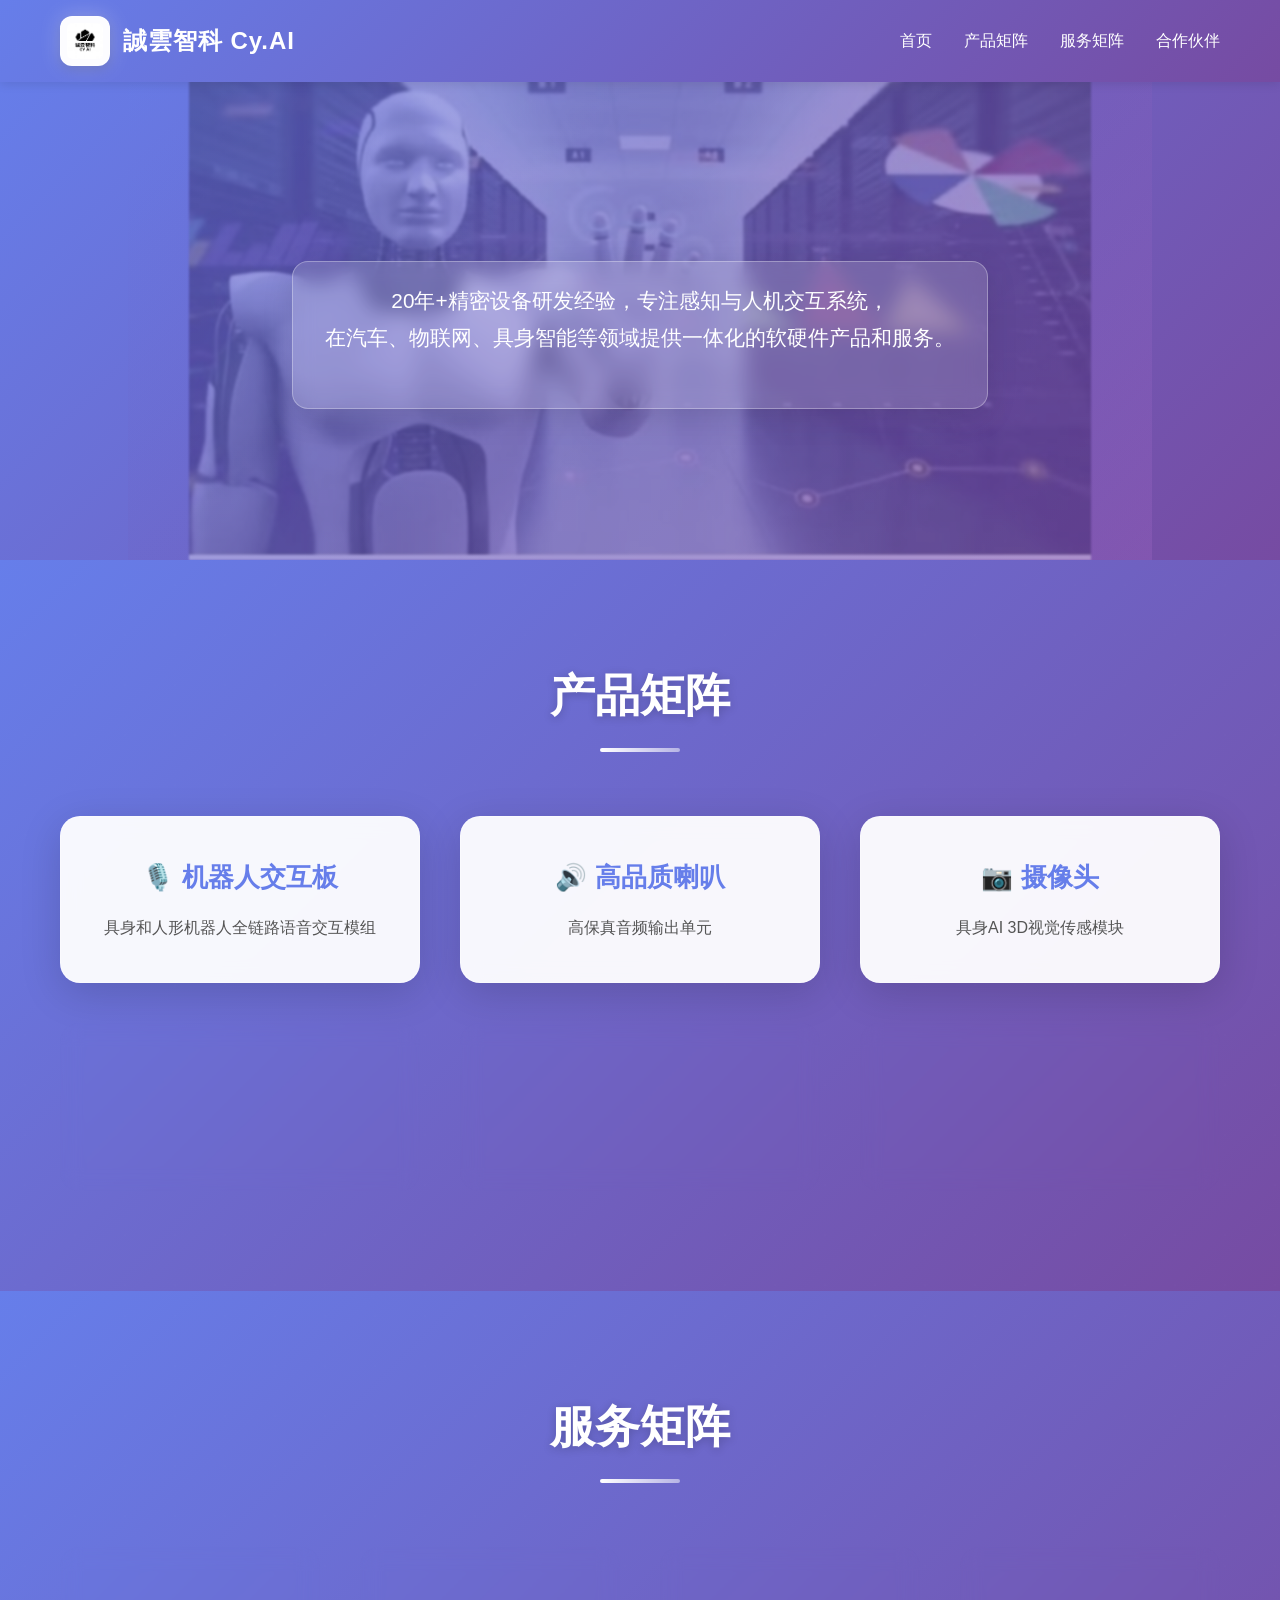
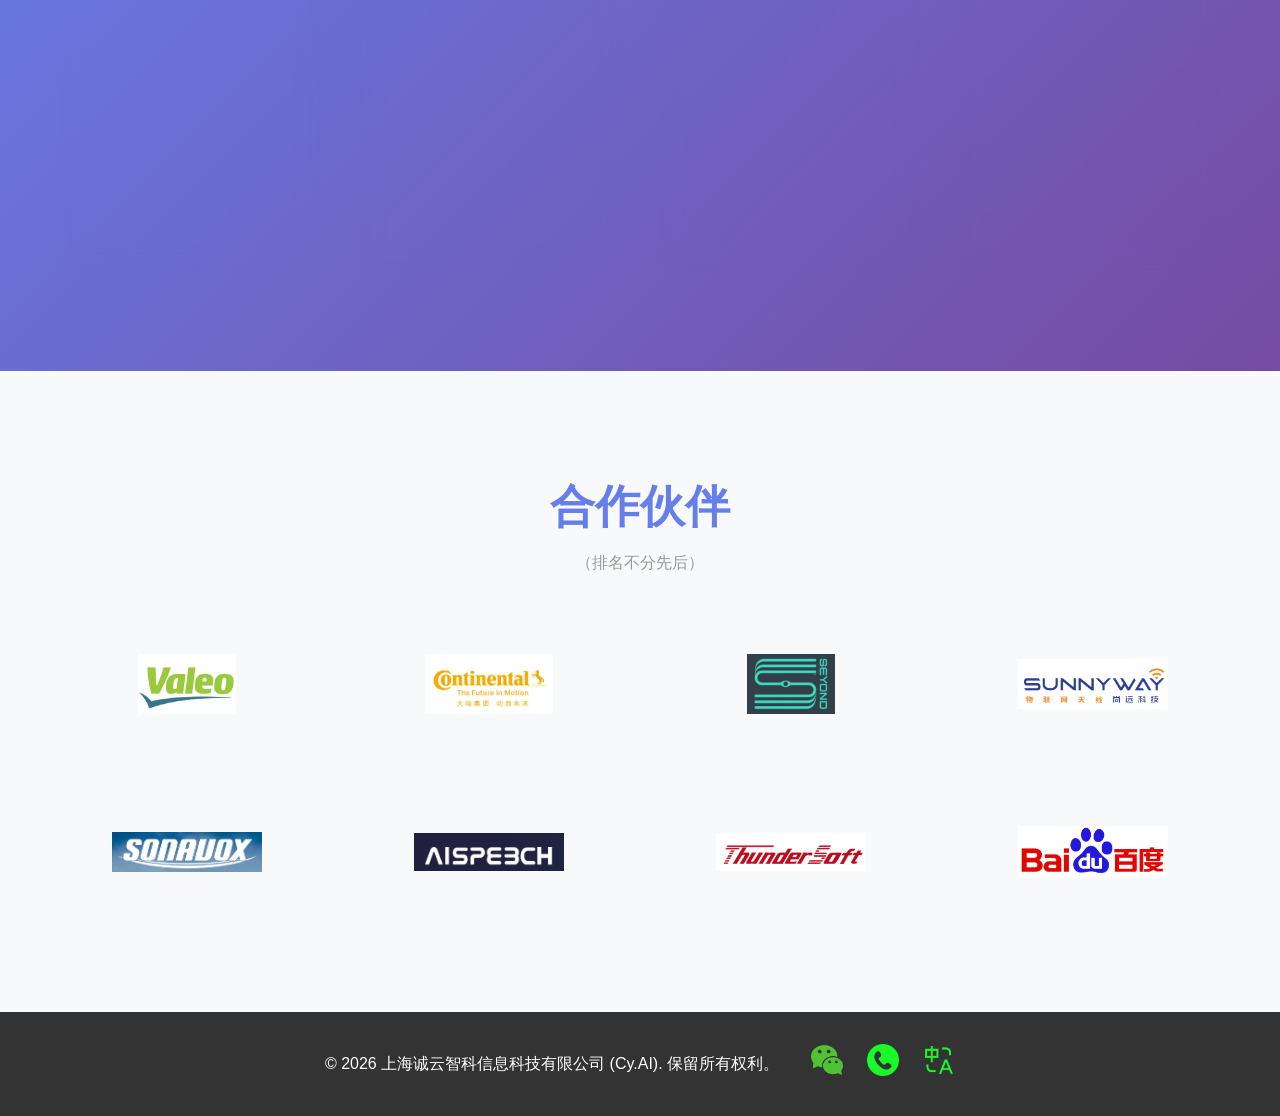
==== index.html @ d7de0873 "feat(products): 更新产品矩阵中的激光雷达信息 - 将产品矩阵中的毫米波雷达更新为激光雷达 - 修改激光雷达的产品图标为🎯 - 更新激光雷达的产品描述为纯固态超广角激光雷达 - 添加激光" ====
<!DOCTYPE html>
<html lang="zh-CN">
<head>
    <meta charset="UTF-8">
    <meta name="viewport" content="width=device-width, initial-scale=1.0">
    <title>誠雲智科 Cy.AI</title>
    <link rel="icon" type="image/x-icon" href="favicon.ico">
    <link rel="icon" type="image/png" href="images/logo.png">
    <link rel="stylesheet" href="styles.css">
    <!-- 预加载所有图片资源 -->
    <link rel="preload" href="images/wechat/wechat.png" as="image" fetchpriority="high">
    <link rel="preload" href="images/wechat/wechat.jpg" as="image">
    <link rel="preload" href="images/contact/tel.png" as="image" fetchpriority="high">
    <link rel="preload" href="images/ec/EC.png" as="image" fetchpriority="high">
    <link rel="preload" href="images/logo-optimized.jpg" as="image" fetchpriority="high">
    <link rel="preload" href="images/robot-bg-cropped.jpg" as="image">
    <!-- 合作伙伴Logo预加载 -->
    <link rel="preload" href="images/partners/valeo.png" as="image">
    <link rel="preload" href="images/partners/Continental.png" as="image">
    <link rel="preload" href="images/partners/Seyond.png" as="image">
    <link rel="preload" href="images/partners/SunnyWay.png" as="image">
    <link rel="preload" href="images/partners/Sonauox.png" as="image">
    <link rel="preload" href="images/partners/AISPEECH.png" as="image">
    <link rel="preload" href="images/partners/TS.png" as="image">
    <link rel="preload" href="images/partners/baidu.png" as="image">
</head>
<body>
    <!-- 导航栏 -->
    <nav class="navbar">
        <div class="container">
            <div class="logo">
                <img src="images/logo-optimized.jpg" alt="誠雲智科Cy.AI" class="logo-img" loading="eager" width="40" height="40">
                <span class="logo-text" data-i18n="company_name">誠雲智科 Cy.AI</span>
            </div>
            <ul class="nav-links">
                <li><a href="#home" data-i18n="nav_home">首页</a></li>
                <li><a href="#products" data-i18n="nav_products">产品矩阵</a></li>
                <li><a href="#services" data-i18n="nav_services">服务矩阵</a></li>
                <li><a href="#partners" data-i18n="nav_partners">合作伙伴</a></li>
            </ul>
        </div>
    </nav>

    <!-- 首页横幅 -->
    <section id="home" class="hero">
        <div class="container">
            <div class="hero-content-card">
                <p data-i18n="hero_description">20年+精密设备研发经验，专注感知与人机交互系统，<br>在汽车、物联网、具身智能等领域提供一体化的软硬件产品和服务。</p>
            </div>
        </div>
    </section>

    <!-- 产品矩阵 -->
    <section id="products" class="products">
        <div class="container">
            <h2 data-i18n="section_products">产品矩阵</h2>
            <div class="products-grid">
                <div class="product-card" data-product="mic">
                    <h3 data-i18n="product_mic">🎙️ 机器人阵列麦克风交互板</h3>
                    <p data-i18n="product_mic_short_desc">具身和人形机器人全链路语音交互模组</p>
                </div>
                <div class="product-card" data-product="speaker">
                    <h3 data-i18n="product_speaker">🔊 高品质喇叭</h3>
                    <p data-i18n="product_speaker_short_desc">高保真音频输出单元</p>
                </div>
                <div class="product-card" data-product="camera">
                    <h3 data-i18n="product_camera">📷 AI驱动传感融合摄像头</h3>
                    <p data-i18n="product_camera_short_desc">具身AI 3D视觉传感模块</p>
                </div>
                <div class="product-card" data-product="radar">
                    <h3 data-i18n="product_radar">🎯 激光雷达</h3>
                    <p data-i18n="product_radar_short_desc">纯固态超广角激光雷达,精准探测与感知</p>
                </div>
                <div class="product-card">
                    <h3 data-i18n="product_antenna">📶 天线</h3>
                    <p data-i18n="product_antenna_desc">高性能天线模组，稳定可靠的信号传输</p>
                </div>
                <div class="product-card">
                    <h3 data-i18n="product_aibrain"> AIBrain</h3>
                    <p data-i18n="product_aibrain_desc">人工智能大脑，多模态感知与智能决策</p>
                </div>
            </div>
        </div>
    </section>

    <!-- 服务矩阵 -->
    <section id="services" class="services">
        <div class="container">
            <h2 data-i18n="section_services">服务矩阵</h2>
            <div class="services-grid">
                <div class="service-card">
                    <h3 data-i18n="service_voice">🎙️ 语音前端处理和优化</h3>
                    <p data-i18n="service_voice_desc">传统信号处理与DNN算法结合，支持64Hz精度调节、65dB回声消除、25dB噪声抑制，覆盖100+声学场景</p>
                </div>
                <div class="service-card">
                    <h3 data-i18n="service_multilang">💬 多语言会话定制服务</h3>
                    <p data-i18n="service_multilang_desc">支持多国语言定制开发，方言识别，个性化语音交互方案设计</p>
                </div>
                <div class="service-card">
                    <h3 data-i18n="service_llm">🧠 大模型定制开发服务</h3>
                    <p data-i18n="service_llm_desc">基于先进大模型技术，提供多意图理解、跨域上下文、高可靠性、低延迟的AI解决方案</p>
                </div>
                <div class="service-card">
                    <h3 data-i18n="service_data">📊 数据采集清洗标定训练</h3>
                    <p data-i18n="service_data_desc">全流程数据服务：采集、清洗、标定、模型训练，确保高质量数据支撑AI系统</p>
                </div>
            </div>
        </div>
    </section>

    <!-- 合作伙伴 -->
    <section id="partners" class="partners">
        <div class="container">
            <h2 data-i18n="section_partners">合作伙伴</h2>
            <p class="partners-note" data-i18n="partners_note">（排名不分先后）</p>
            <div class="partners-grid">
                <div class="partner-logo">
                    <img src="images/partners/valeo.png" alt="法雷奥" loading="eager" width="150" height="60">
                </div>
                <div class="partner-logo">
                    <img src="images/partners/Continental.png" alt="大陆" loading="eager" width="150" height="60">
                </div>
                <div class="partner-logo">
                    <img src="images/partners/Seyond.png" alt="图达通" loading="eager" width="150" height="60">
                </div>
                <div class="partner-logo">
                    <img src="images/partners/SunnyWay.png" alt="尚远" loading="eager" width="150" height="60">
                </div>
                <div class="partner-logo">
                    <img src="images/partners/Sonauox.png" alt="上声" loading="eager" width="150" height="60">
                </div>
                <div class="partner-logo">
                    <img src="images/partners/AISPEECH.png" alt="思必驰" loading="eager" width="150" height="60">
                </div>
                <div class="partner-logo">
                    <img src="images/partners/TS.png" alt="中科创达" loading="eager" width="150" height="60">
                </div>
                <div class="partner-logo">
                    <img src="images/partners/baidu.png" alt="百度" loading="eager" width="150" height="60">
                </div>
            </div>
        </div>
    </section>

    <!-- 页脚 -->
    <footer class="footer">
        <div class="container">
            <div class="footer-content">
                <p data-i18n="footer_copyright">&copy; 2026 上海诚云智科信息科技有限公司 (Cy.AI). 保留所有权利。</p>
                <div class="footer-icons">
                    <div class="wechat-icon-wrapper">
                        <img src="images/wechat/wechat.png" alt="微信" class="wechat-icon" loading="eager" fetchpriority="high" width="32" height="32">
                        <div class="wechat-qr-popup">
                            <img src="images/wechat/wechat.jpg" alt="微信二维码" loading="eager" width="200" height="200">
                        </div>
                    </div>
                    <div class="contact-icon-wrapper">
                        <img src="images/contact/tel.png" alt="电话" class="contact-icon" loading="eager" fetchpriority="high" width="32" height="32">
                        <div class="contact-info-popup">
                            <p><strong data-i18n="contact_name">联系人：</strong><span data-i18n="contact_person">秦先生</span></p>
                            <p><strong data-i18n="contact_phone">电话：</strong>+86-17306205839</p>
                            <p><strong data-i18n="contact_email">邮箱：</strong>qinxiaocheng@cyaitech.com.cn</p>
                        </div>
                    </div>
                    <div class="language-switcher">
                        <img src="images/ec/EC.png" alt="语言" class="language-icon" loading="eager" fetchpriority="high" width="32" height="32">
                        <div class="language-dropdown">
                            <div class="language-option active" data-lang="zh">中文</div>
                            <div class="language-option" data-lang="en">English</div>
                            <div class="language-option" data-lang="ja">日本語</div>
                        </div>
                    </div>
                </div>
            </div>
        </div>
    </footer>

    <!-- 产品详情弹窗 -->
    <div class="modal-overlay" id="productModal">
        <div class="modal-content">
            <span class="modal-close">&times;</span>
            <div class="modal-header">
                <h2 id="modalTitle"></h2>
            </div>
            <div class="modal-body">
                <p id="modalDescription"></p>
                <div class="modal-details">
                    <div class="detail-section">
                        <h3 id="modalSpecsTitle" data-i18n="product_mic_specs_title">硬件规格</h3>
                        <ul id="modalSpecs"></ul>
                    </div>
                    <div class="detail-section">
                        <h3 id="modalFeaturesTitle" data-i18n="product_mic_features_title">软件功能</h3>
                        <ul id="modalFeatures"></ul>
                    </div>
                    <div class="detail-section" id="scenariosSection" style="display: none;">
                        <h3 id="scenariosTitle">应用场景</h3>
                        <ul id="modalScenarios"></ul>
                    </div>
                </div>
            </div>
        </div>
    </div>

    <script src="script.js"></script>
</body>
</html>
---- styles.css ----
* {
    margin: 0;
    padding: 0;
    box-sizing: border-box;
}

body {
    font-family: 'Arial', 'Microsoft YaHei', sans-serif;
    line-height: 1.6;
    color: #333;
}

.container {
    max-width: 1200px;
    margin: 0 auto;
    padding: 0 20px;
}

/* 导航栏 */
.navbar {
    background: linear-gradient(135deg, #667eea 0%, #764ba2 100%);
    color: white;
    padding: 1rem 0;
    position: fixed;
    width: 100%;
    top: 0;
    z-index: 1000;
    box-shadow: 0 2px 10px rgba(0,0,0,0.1);
}

.navbar .container {
    display: flex;
    justify-content: space-between;
    align-items: center;
}

.logo {
    display: flex;
    align-items: center;
    gap: 0.8rem;
    font-size: 1.5rem;
    font-weight: bold;
}

.logo-img {
    height: 50px;
    width: auto;
    border-radius: 12px;
    box-shadow: 0 4px 12px rgba(0,0,0,0.15), 0 0 20px rgba(255,255,255,0.3);
    padding: 6px;
    background: rgba(255,255,255,0.98);
    backdrop-filter: blur(10px);
    border: 1px solid rgba(255,255,255,0.3);
}

.logo-text {
    color: white;
    letter-spacing: 1px;
}

.nav-links {
    display: flex;
    list-style: none;
    gap: 2rem;
}

.nav-links a {
    color: white;
    text-decoration: none;
    transition: opacity 0.3s;
}

.nav-links a:hover {
    opacity: 0.8;
}

/* 首页横幅 */
.hero {
    background: linear-gradient(135deg, #667eea 0%, #764ba2 100%);
    color: white;
    padding: 150px 0 100px;
    text-align: center;
    margin-top: 60px;
    min-height: 500px;
    display: flex;
    align-items: center;
    justify-content: center;
    position: relative;
    overflow: hidden;
}

.hero::before {
    content: '';
    position: absolute;
    top: 50%;
    left: 50%;
    transform: translate(-50%, -50%);
    width: 80%;
    height: 100%;
    /* 先显示渐变背景作为占位符 */
    background: linear-gradient(135deg, rgba(102, 126, 234, 0.4) 0%, rgba(118, 75, 162, 0.4) 50%, rgba(240, 147, 251, 0.3) 100%);
    opacity: 0.35;
    z-index: 0;
    animation: fadeInGradient 0.3s ease;
}

@keyframes fadeInGradient {
    from { opacity: 0; }
    to { opacity: 0.35; }
}

.hero::after {
    content: '';
    position: absolute;
    top: 50%;
    left: 50%;
    transform: translate(-50%, -50%);
    width: 80%;
    height: 100%;
    /* JPG图片延迟加载，带有淡入效果 */
    background: url('../images/robot-bg-cropped.jpg') center center/contain no-repeat;
    opacity: 0;
    filter: saturate(0.5) blur(1px);
    z-index: 0;
    animation: fadeInImage 0.8s ease 0.2s forwards;
}

@keyframes fadeInImage {
    from { opacity: 0; }
    to { opacity: 0.35; }
}

.hero .container {
    position: relative;
    z-index: 1;
    width: 100%;
    height: 100%;
    display: flex;
    flex-direction: column;
    align-items: center;
    justify-content: center;
}

.hero-content-card {
    background: rgba(255, 255, 255, 0.15);
    backdrop-filter: blur(10px);
    -webkit-backdrop-filter: blur(10px);
    border: 1px solid rgba(255, 255, 255, 0.3);
    border-radius: 16px;
    padding: 0 2rem;
    box-shadow: 0 8px 32px rgba(0, 0, 0, 0.1);
    text-align: center;
    max-width: 700px;
    width: fit-content;
    position: relative;
    right: 0;
    display: flex;
    align-items: center;
    justify-content: center;
    min-height: 100px;
}

.hero-content-card p {
    margin: 0;
    padding: 1.2rem 0;
    line-height: 1.8;
    font-size: 1.1rem;
}

.hero h1 {
    font-size: 3rem;
    margin-bottom: 1rem;
    animation: fadeInUp 1s ease;
}

.hero-logo {
    margin-bottom: 2rem;
    animation: fadeInUp 1s ease;
}

.hero-logo-img {
    max-width: 200px;
    height: auto;
    filter: drop-shadow(0 4px 8px rgba(0,0,0,0.3));
}

.hero p {
    font-size: 1.3rem;
    margin-bottom: 2rem;
    animation: fadeInUp 1s ease 0.2s;
    animation-fill-mode: both;
}

.btn-primary {
    display: inline-block;
    background: white;
    color: #667eea;
    padding: 12px 30px;
    border-radius: 30px;
    text-decoration: none;
    font-weight: bold;
    transition: transform 0.3s, box-shadow 0.3s;
    animation: fadeInUp 1s ease 0.4s;
    animation-fill-mode: both;
}

.btn-primary:hover {
    transform: translateY(-3px);
    box-shadow: 0 10px 20px rgba(0,0,0,0.2);
}

/* 产品矩阵 */
.products {
    padding: 100px 0;
    background: linear-gradient(135deg, #667eea 0%, #764ba2 100%);
    position: relative;
    overflow: hidden;
}

.products::before {
    content: '';
    position: absolute;
    top: 0;
    left: 0;
    right: 0;
    bottom: 0;
    background: url('data:image/svg+xml,<svg xmlns="http://www.w3.org/2000/svg" viewBox="0 0 100 100"><circle cx="50" cy="50" r="1" fill="rgba(255,255,255,0.1)"/></svg>') repeat;
    background-size: 50px 50px;
    opacity: 0.3;
}

.products h2 {
    text-align: center;
    font-size: 2.8rem;
    margin-bottom: 4rem;
    color: white;
    font-weight: 700;
    text-shadow: 0 2px 10px rgba(0,0,0,0.2);
    position: relative;
    z-index: 1;
}

.products h2::after {
    content: '';
    display: block;
    width: 80px;
    height: 4px;
    background: linear-gradient(90deg, #fff, rgba(255,255,255,0.5));
    margin: 1rem auto 0;
    border-radius: 2px;
}

.products-grid {
    display: grid;
    grid-template-columns: repeat(3, 1fr);
    gap: 2.5rem;
    position: relative;
    z-index: 1;
}

.product-card {
    background: rgba(255, 255, 255, 0.95);
    backdrop-filter: blur(10px);
    padding: 2.5rem 2rem;
    border-radius: 20px;
    box-shadow: 0 10px 40px rgba(0,0,0,0.15);
    transition: all 0.4s cubic-bezier(0.175, 0.885, 0.32, 1.275);
    text-align: center;
    border: 1px solid rgba(255,255,255,0.3);
    position: relative;
    overflow: hidden;
}

.product-card::before {
    content: '';
    position: absolute;
    top: 0;
    left: 0;
    right: 0;
    height: 4px;
    background: linear-gradient(90deg, #667eea, #764ba2);
    transform: scaleX(0);
    transform-origin: left;
    transition: transform 0.4s ease;
}

/* 只有带 data-product 属性的卡片才有悬停效果 */
.product-card[data-product]:hover::before {
    transform: scaleX(1);
}

.product-card[data-product]:hover {
    transform: translateY(-15px) scale(1.02);
    box-shadow: 0 20px 60px rgba(0,0,0,0.25);
    background: white;
}

.product-card.expanded {
    transform: translateY(-15px) scale(1.02);
    box-shadow: 0 20px 60px rgba(0,0,0,0.25);
    background: white;
}

.product-card h3 {
    font-size: 1.6rem;
    margin-bottom: 1rem;
    color: #667eea;
    font-weight: 700;
}

.product-card p {
    color: #555;
    line-height: 1.8;
    font-size: 1rem;
}

/* 建设中效果 */
.product-card.under-construction,
.service-card.under-construction {
    opacity: 0.7;
    cursor: not-allowed;
}

.product-card.under-construction:hover,
.service-card.under-construction:hover {
    transform: translateY(-5px);
    box-shadow: 0 15px 50px rgba(0,0,0,0.18);
}

.product-card.under-construction::after,
.service-card.under-construction::after {
    content: '';
    position: absolute;
    top: 0;
    left: 0;
    right: 0;
    bottom: 0;
    background: linear-gradient(135deg, rgba(255,255,255,0.3), rgba(255,255,255,0.1));
    pointer-events: none;
}

.construction-badge {
    position: absolute;
    top: 1rem;
    right: 1rem;
    background: linear-gradient(135deg, #ffa726, #fb8c00);
    color: white;
    padding: 0.4rem 1rem;
    border-radius: 20px;
    font-size: 0.85rem;
    font-weight: 600;
    z-index: 10;
    box-shadow: 0 3px 10px rgba(255,167,38,0.3);
    animation: badgePulse 2s ease-in-out infinite;
}

@keyframes badgePulse {
    0%, 100% {
        transform: scale(1);
    }
    50% {
        transform: scale(1.05);
    }
}

.expand-hint {
    position: absolute;
    bottom: 1rem;
    right: 1rem;
    color: #667eea;
    font-size: 0.9rem;
    opacity: 0.7;
    transition: opacity 0.3s ease;
}

.product-card:hover .expand-hint {
    opacity: 1;
}

/* 弹窗样式 */
.modal-overlay {
    position: fixed;
    top: 0;
    left: 0;
    right: 0;
    bottom: 0;
    background: rgba(0, 0, 0, 0.7);
    backdrop-filter: blur(5px);
    z-index: 10000;
    display: none;
    align-items: center;
    justify-content: center;
    animation: fadeIn 0.3s ease;
}

.modal-overlay.active {
    display: flex;
}

.modal-content {
    background: white;
    border-radius: 20px;
    max-width: 900px;
    width: 95%;
    max-height: 90vh;
    overflow-y: auto;
    overflow-x: hidden;
    position: relative;
    box-shadow: 0 20px 60px rgba(0, 0, 0, 0.3);
    animation: slideUp 0.4s cubic-bezier(0.175, 0.885, 0.32, 1.275);
}

.modal-content::-webkit-scrollbar {
    display: none;
}

.modal-content {
    -ms-overflow-style: none;
    scrollbar-width: none;
}

@keyframes slideUp {
    from {
        opacity: 0;
        transform: translateY(50px);
    }
    to {
        opacity: 1;
        transform: translateY(0);
    }
}

@keyframes fadeIn {
    from { opacity: 0; }
    to { opacity: 1; }
}

.modal-close {
    position: absolute;
    top: 20px;
    right: 25px;
    font-size: 2.5rem;
    font-weight: 300;
    color: #666;
    cursor: pointer;
    transition: all 0.3s ease;
    width: 40px;
    height: 40px;
    display: flex;
    align-items: center;
    justify-content: center;
    border-radius: 50%;
    background: rgba(102, 126, 234, 0.1);
    z-index: 10;
}

.modal-close:hover {
    background: rgba(102, 126, 234, 0.2);
    color: #667eea;
    transform: rotate(90deg);
}

.modal-header {
    padding: 2.5rem 2.5rem 1.5rem;
    border-bottom: 2px solid rgba(102, 126, 234, 0.1);
}

.modal-header h2 {
    font-size: 2rem;
    color: #667eea;
    font-weight: 700;
    margin: 0;
}

.modal-body {
    padding: 2rem 2.5rem 2.5rem;
}

.modal-body > p {
    color: #666;
    font-size: 1.1rem;
    line-height: 1.8;
    margin-bottom: 2rem;
}

.modal-details {
    display: grid;
    grid-template-columns: 1fr 1fr;
    gap: 2rem;
}

.detail-section {
    background: linear-gradient(135deg, rgba(102, 126, 234, 0.05), rgba(118, 75, 162, 0.05));
    border-radius: 12px;
    padding: 1.5rem;
    border: 1px solid rgba(102, 126, 234, 0.2);
}

.detail-section h3 {
    color: #667eea;
    font-size: 1.3rem;
    margin-bottom: 1rem;
    font-weight: 600;
}

.detail-section ul {
    list-style: none;
    padding: 0;
    margin: 0;
}

.detail-section li {
    color: #555;
    font-size: 0.95rem;
    line-height: 2;
    padding: 0.3rem 0;
}

/* 响应式弹窗 */
@media (max-width: 768px) {
    .modal-content {
        width: 95%;
        max-height: 85vh;
    }
    
    .modal-header {
        padding: 2rem 1.5rem 1rem;
    }
    
    .modal-header h2 {
        font-size: 1.5rem;
    }
    
    .modal-body {
        padding: 1.5rem;
    }
    
    .modal-details {
        grid-template-columns: 1fr;
        gap: 1.5rem;
    }
    
    .modal-close {
        top: 15px;
        right: 15px;
        font-size: 2rem;
    }
}

/* 服务矩阵 */
.services {
    padding: 100px 0;
    background: linear-gradient(135deg, #667eea 0%, #764ba2 100%);
    position: relative;
    overflow: hidden;
}

.services::before {
    content: '';
    position: absolute;
    top: 0;
    left: 0;
    right: 0;
    bottom: 0;
    background: url('data:image/svg+xml,<svg xmlns="http://www.w3.org/2000/svg" viewBox="0 0 100 100"><circle cx="50" cy="50" r="1" fill="rgba(255,255,255,0.1)"/></svg>') repeat;
    background-size: 50px 50px;
    opacity: 0.3;
}

.services h2 {
    text-align: center;
    font-size: 2.8rem;
    margin-bottom: 4rem;
    color: white;
    font-weight: 700;
    text-shadow: 0 2px 10px rgba(0,0,0,0.2);
    position: relative;
    z-index: 1;
}

.services h2::after {
    content: '';
    display: block;
    width: 80px;
    height: 4px;
    background: linear-gradient(90deg, #fff, rgba(255,255,255,0.5));
    margin: 1rem auto 0;
    border-radius: 2px;
}

.services-grid {
    display: grid;
    grid-template-columns: repeat(4, 1fr);
    gap: 2.5rem;
    position: relative;
    z-index: 1;
}

.service-card {
    background: rgba(255, 255, 255, 0.95);
    backdrop-filter: blur(10px);
    padding: 2.5rem 2rem;
    border-radius: 20px;
    box-shadow: 0 10px 40px rgba(0,0,0,0.15);
    transition: all 0.4s cubic-bezier(0.175, 0.885, 0.32, 1.275);
    text-align: center;
    border: 1px solid rgba(255,255,255,0.3);
    position: relative;
    overflow: hidden;
}

.service-card::before {
    content: '';
    position: absolute;
    top: 0;
    left: 0;
    right: 0;
    height: 4px;
    background: linear-gradient(90deg, #667eea, #764ba2);
    transform: scaleX(0);
    transform-origin: left;
    transition: transform 0.4s ease;
}

/* .service-card:hover::before {
    transform: scaleX(1);
} */

/* 暂时取消悬停动画效果 */
/* .service-card:hover {
    transform: translateY(-15px) scale(1.02);
    box-shadow: 0 20px 60px rgba(0,0,0,0.25);
    background: white;
} */

.service-card h3 {
    font-size: 1.6rem;
    margin-bottom: 1rem;
    background: linear-gradient(135deg, #667eea, #764ba2);
    -webkit-background-clip: text;
    -webkit-text-fill-color: transparent;
    background-clip: text;
    font-weight: 700;
}

.service-card p {
    color: #555;
    line-height: 1.8;
    font-size: 1rem;
}



/* 合作伙伴 */
.partners {
    padding: 100px 0;
    background: #f8f9fa;
}

.partners h2 {
    text-align: center;
    font-size: 2.8rem;
    margin-bottom: 0.5rem;
    color: #667eea;
    font-weight: 700;
}

.partners-note {
    text-align: center;
    color: #999;
    font-size: 1rem;
    margin-bottom: 3rem;
}

.partners-grid {
    display: grid;
    grid-template-columns: repeat(4, 1fr);
    gap: 3rem;
    align-items: center;
}

.partner-logo {
    display: flex;
    align-items: center;
    justify-content: center;
    min-height: 120px;
}

.partner-logo img {
    max-width: 100%;
    max-height: 60px;
    object-fit: contain;
    image-rendering: -webkit-optimize-contrast;
    image-rendering: crisp-edges;
}

.partners-hint {
    text-align: center;
    color: #999;
    font-size: 0.9rem;
    margin-top: 2rem;
}

/* 联系我们 */
.contact {
    padding: 80px 0;
    background: #f8f9fa;
}

.contact h2 {
    text-align: center;
    font-size: 2.5rem;
    margin-bottom: 3rem;
    color: #667eea;
}

.contact-info {
    display: grid;
    grid-template-columns: repeat(auto-fit, minmax(250px, 1fr));
    gap: 2rem;
}

.contact-item {
    text-align: center;
    padding: 2rem;
    background: white;
    border-radius: 10px;
    box-shadow: 0 5px 15px rgba(0,0,0,0.1);
}

.contact-item h3 {
    color: #667eea;
    margin-bottom: 1rem;
    font-size: 1.3rem;
}

.contact-item p {
    color: #666;
    font-size: 1.1rem;
}

/* 页脚 */
.footer {
    background: #333;
    color: white;
    text-align: center;
    padding: 2rem 0;
}

.footer-content {
    display: flex;
    justify-content: center;
    align-items: center;
    gap: 2rem;
    flex-wrap: wrap;
}

.footer-icons {
    display: flex;
    align-items: center;
    gap: 1.5rem;
}

.wechat-icon-wrapper {
    position: relative;
    cursor: pointer;
    display: inline-block;
}

.wechat-icon {
    width: 32px;
    height: 32px;
    transition: transform 0.3s ease;
}

.wechat-icon:hover {
    transform: scale(1.1);
}

.wechat-qr-popup {
    position: absolute;
    bottom: 100%;
    left: 50%;
    transform: translateX(-50%);
    margin-bottom: 10px;
    background: white;
    padding: 10px;
    border-radius: 8px;
    box-shadow: 0 5px 20px rgba(0,0,0,0.3);
    opacity: 0;
    visibility: hidden;
    transition: all 0.3s ease;
    pointer-events: none;
}

.wechat-qr-popup::after {
    content: '';
    position: absolute;
    top: 100%;
    left: 50%;
    transform: translateX(-50%);
    border: 8px solid transparent;
    border-top-color: white;
}

.wechat-qr-popup img {
    width: 200px;
    height: 200px;
    display: block;
    image-rendering: -webkit-optimize-contrast;
    image-rendering: crisp-edges;
}

.wechat-icon-wrapper:hover .wechat-qr-popup {
    opacity: 1;
    visibility: visible;
}

.contact-icon-wrapper {
    position: relative;
    cursor: pointer;
    display: inline-block;
}

.contact-icon {
    width: 32px;
    height: 32px;
    transition: transform 0.3s ease;
}

.contact-icon:hover {
    transform: scale(1.1);
}

.contact-info-popup {
    position: absolute;
    bottom: 100%;
    left: 50%;
    transform: translateX(-50%);
    margin-bottom: 10px;
    background: white;
    padding: 15px 20px;
    border-radius: 8px;
    box-shadow: 0 5px 20px rgba(0,0,0,0.3);
    opacity: 0;
    visibility: hidden;
    transition: all 0.3s ease;
    pointer-events: none;
    white-space: nowrap;
    color: #333;
    font-size: 14px;
    line-height: 1.6;
}

.contact-info-popup::after {
    content: '';
    position: absolute;
    top: 100%;
    left: 50%;
    transform: translateX(-50%);
    border: 8px solid transparent;
    border-top-color: white;
}

.contact-info-popup p {
    margin: 5px 0;
}

.contact-info-popup strong {
    color: #667eea;
}

.contact-icon-wrapper:hover .contact-info-popup {
    opacity: 1;
    visibility: visible;
}

/* 语言切换器 */
.language-switcher {
    position: relative;
    cursor: pointer;
    display: inline-block;
}

.language-icon {
    width: 32px;
    height: 32px;
    transition: transform 0.3s ease;
}

.language-icon:hover {
    transform: scale(1.1);
}

.language-dropdown {
    position: absolute;
    bottom: 100%;
    left: 50%;
    transform: translateX(-50%);
    margin-bottom: 10px;
    background: white;
    padding: 10px 0;
    border-radius: 8px;
    box-shadow: 0 5px 20px rgba(0,0,0,0.3);
    opacity: 0;
    visibility: hidden;
    transition: all 0.3s ease;
    pointer-events: none;
    min-width: 120px;
}

.language-switcher:hover .language-dropdown {
    opacity: 1;
    visibility: visible;
    pointer-events: auto;
}

.language-dropdown::after {
    content: '';
    position: absolute;
    top: 100%;
    left: 50%;
    transform: translateX(-50%);
    border: 8px solid transparent;
    border-top-color: white;
}

.language-option {
    padding: 8px 20px;
    color: #333;
    font-size: 14px;
    cursor: pointer;
    transition: background 0.2s ease;
    text-align: center;
}

.language-option:hover {
    background: #f0f0f0;
}

.language-option.active {
    background: #667eea;
    color: white;
}

/* 动画 */
@keyframes fadeInUp {
    from {
        opacity: 0;
        transform: translateY(30px);
    }
    to {
        opacity: 1;
        transform: translateY(0);
    }
}

/* 响应式设计 - 平板 */
@media (max-width: 768px) {
    .navbar {
        padding: 0.5rem 0;
    }
    
    .navbar .container {
        flex-direction: row;
        flex-wrap: wrap;
        justify-content: center;
        gap: 0.5rem;
    }
    
    .logo {
        width: 100%;
        justify-content: center;
    }
    
    .nav-links {
        width: 100%;
        gap: 1rem;
        flex-wrap: wrap;
        justify-content: center;
    }
    
    .hero {
        padding: 140px 0 20px;
        min-height: 280px;
        margin-top: 0;
    }
    
    .hero::before {
        width: 100%;
        height: 75%;
    }
    
    .hero h1 {
        font-size: 2rem;
    }
    
    .hero p {
        font-size: 1rem;
    }
    
    .products h2,
    .partners h2,
    .services h2,
    .contact h2 {
        font-size: 2rem;
    }
    
    /* 产品矩阵 - 单列 */
    .products-grid {
        grid-template-columns: 1fr;
        gap: 1.5rem;
    }
    
    /* 服务矩阵 - 单列 */
    .services-grid {
        grid-template-columns: 1fr;
        gap: 1.5rem;
    }
    
    /* 合作伙伴 - 2列 */
    .partners-grid {
        grid-template-columns: repeat(2, 1fr);
        gap: 1.5rem;
    }
}

/* 响应式设计 - 手机 */
@media (max-width: 480px) {
    .navbar {
        padding: 0.5rem 0;
    }
    
    .navbar .container {
        flex-direction: row;
        flex-wrap: wrap;
        justify-content: center;
        gap: 0.3rem;
    }
    
    .logo {
        width: 100%;
        justify-content: center;
        font-size: 1rem;
        gap: 0.3rem;
    }
    
    .logo-img {
        height: 32px;
    }
    
    .nav-links {
        width: 100%;
        gap: 0.5rem;
        font-size: 0.85rem;
    }
    
    .hero {
        padding: 130px 0 15px;
        min-height: 250px;
        margin-top: 0;
    }
    
    .hero::before {
        width: 100%;
        height: 70%;
    }
    
    .hero h1 {
        font-size: 1.5rem;
    }
    
    .hero p {
        font-size: 0.9rem;
    }
    
    .products,
    .services,
    .contact {
        padding: 50px 0;
    }
    
    /* 产品矩阵 - 单列 */
    .products-grid {
        grid-template-columns: 1fr;
        gap: 1rem;
    }
    
    /* 服务矩阵 - 单列 */
    .services-grid {
        grid-template-columns: 1fr;
        gap: 1rem;
    }
    
    /* 合作伙伴 - 2列 */
    .partners-grid {
        grid-template-columns: repeat(2, 1fr);
        gap: 1rem;
    }
    
    .footer-content {
        flex-direction: column;
        gap: 1rem;
    }
    
    .footer-icons {
        gap: 1rem;
    }
    
    .wechat-qr-popup {
        left: 50%;
        transform: translateX(-50%);
    }
    
    .wechat-qr-popup img {
        width: 150px;
        height: 150px;
        image-rendering: -webkit-optimize-contrast;
        image-rendering: crisp-edges;
    }
    
    .contact-info-popup {
        left: 50%;
        transform: translateX(-50%);
        font-size: 12px;
        padding: 10px 15px;
    }
}
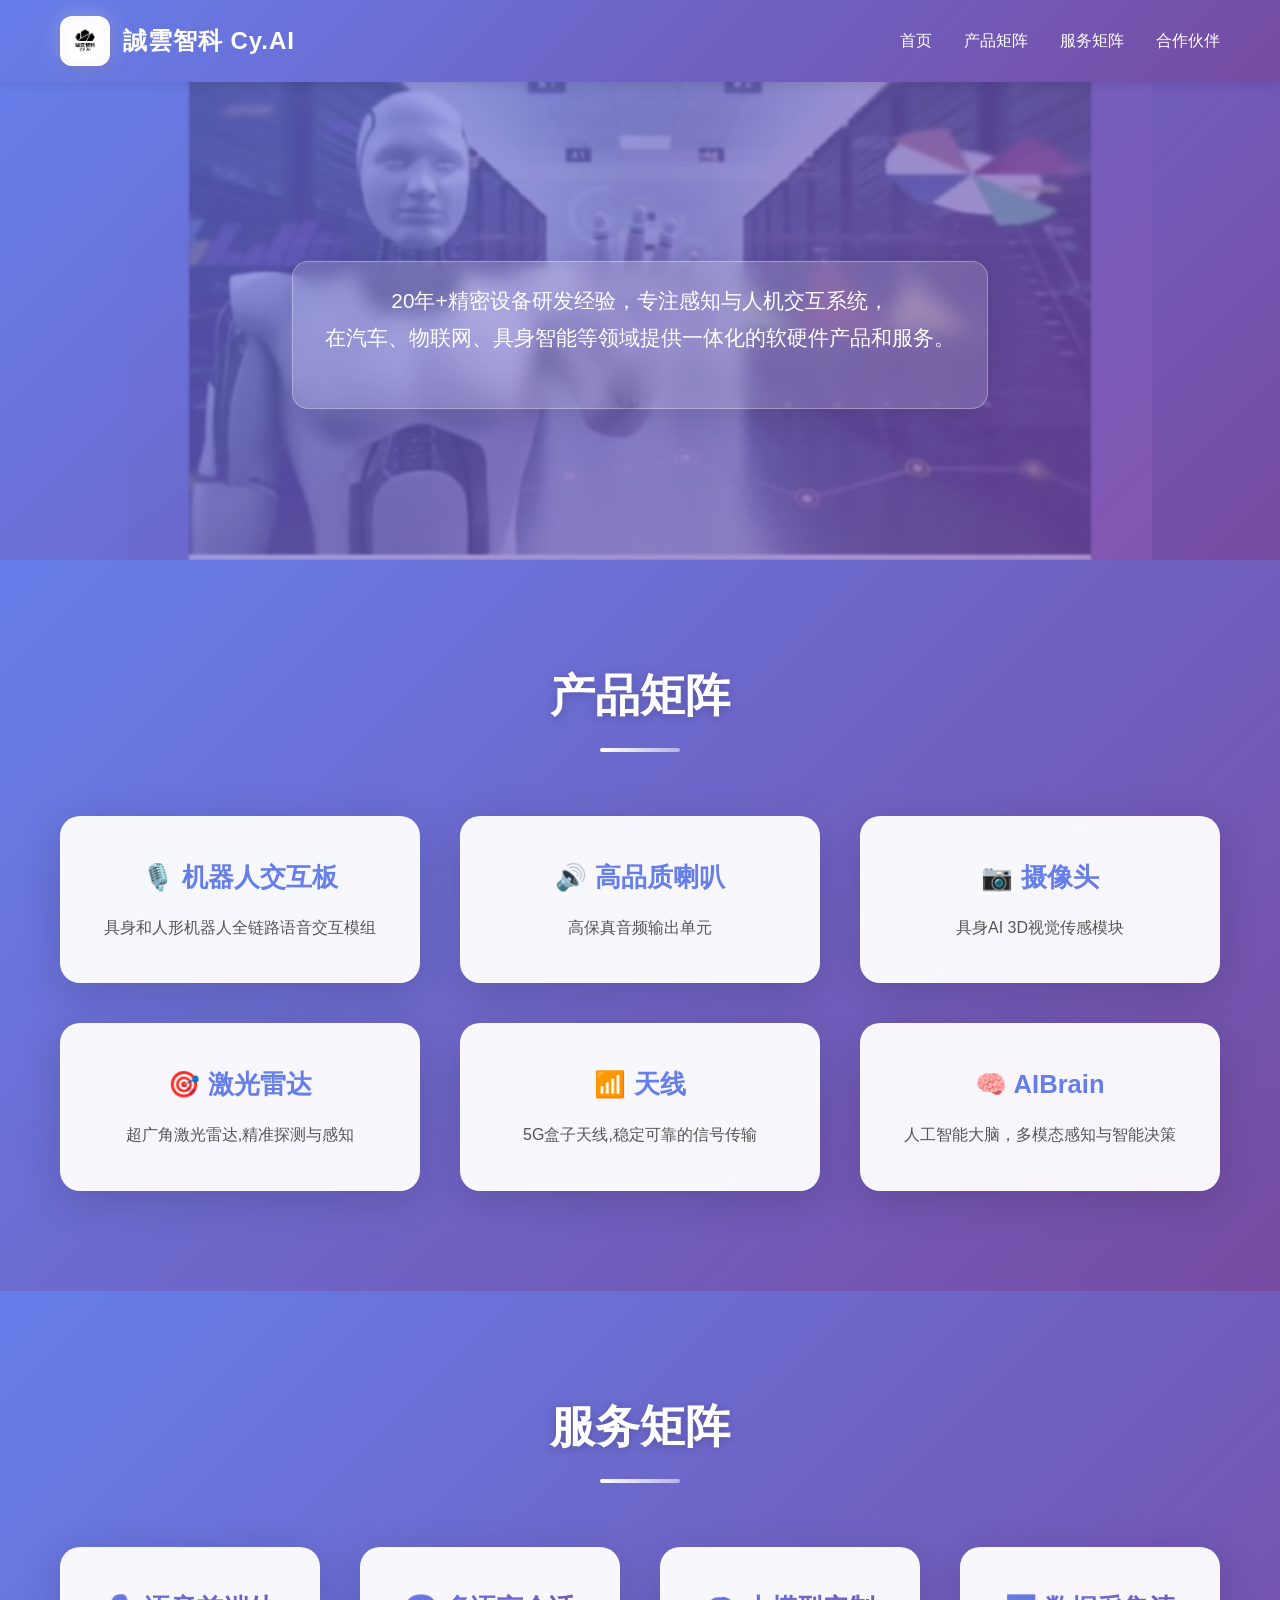
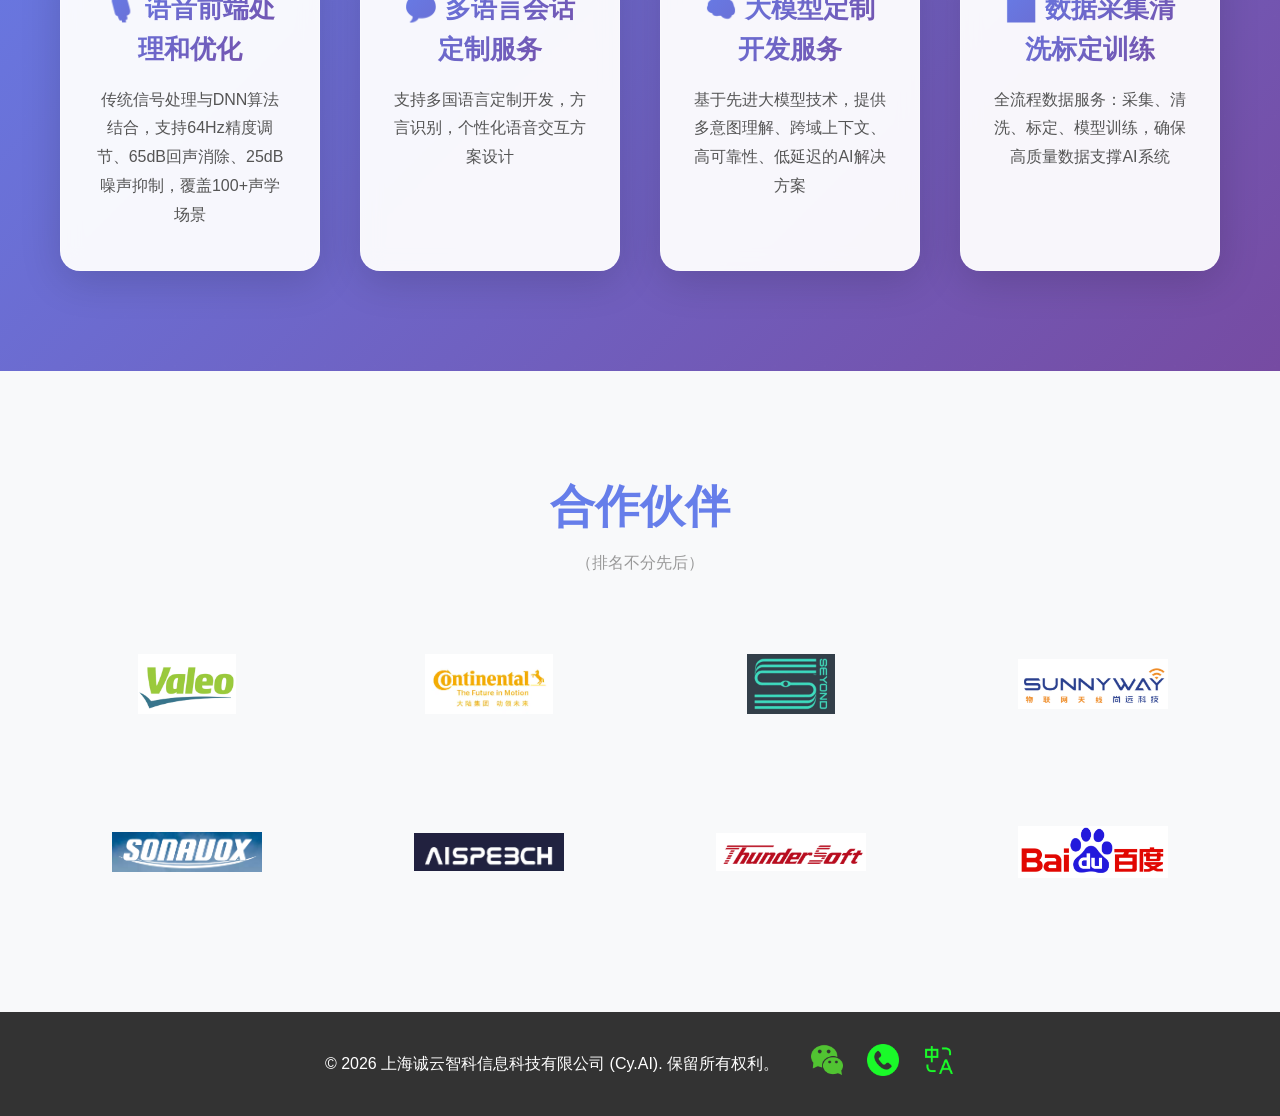
==== commit 02e1b106: "feat(products): 更新产品矩阵中的天线描述 - 修改天线产品的data-product属性为antenna - 更新天线产品的简短描述为"5G盒子天线,稳定可靠的信号传输" - 修复产品" ====
--- a/index.html
+++ b/index.html
@@ -71,9 +71,9 @@
                     <h3 data-i18n="product_radar">🎯 激光雷达</h3>
                     <p data-i18n="product_radar_short_desc">纯固态超广角激光雷达,精准探测与感知</p>
                 </div>
-                <div class="product-card">
+                <div class="product-card" data-product="antenna">
                     <h3 data-i18n="product_antenna">📶 天线</h3>
-                    <p data-i18n="product_antenna_desc">高性能天线模组，稳定可靠的信号传输</p>
+                    <p data-i18n="product_antenna_short_desc">5G盒子天线,稳定可靠的信号传输</p>
                 </div>
                 <div class="product-card">
                     <h3 data-i18n="product_aibrain"> AIBrain</h3>
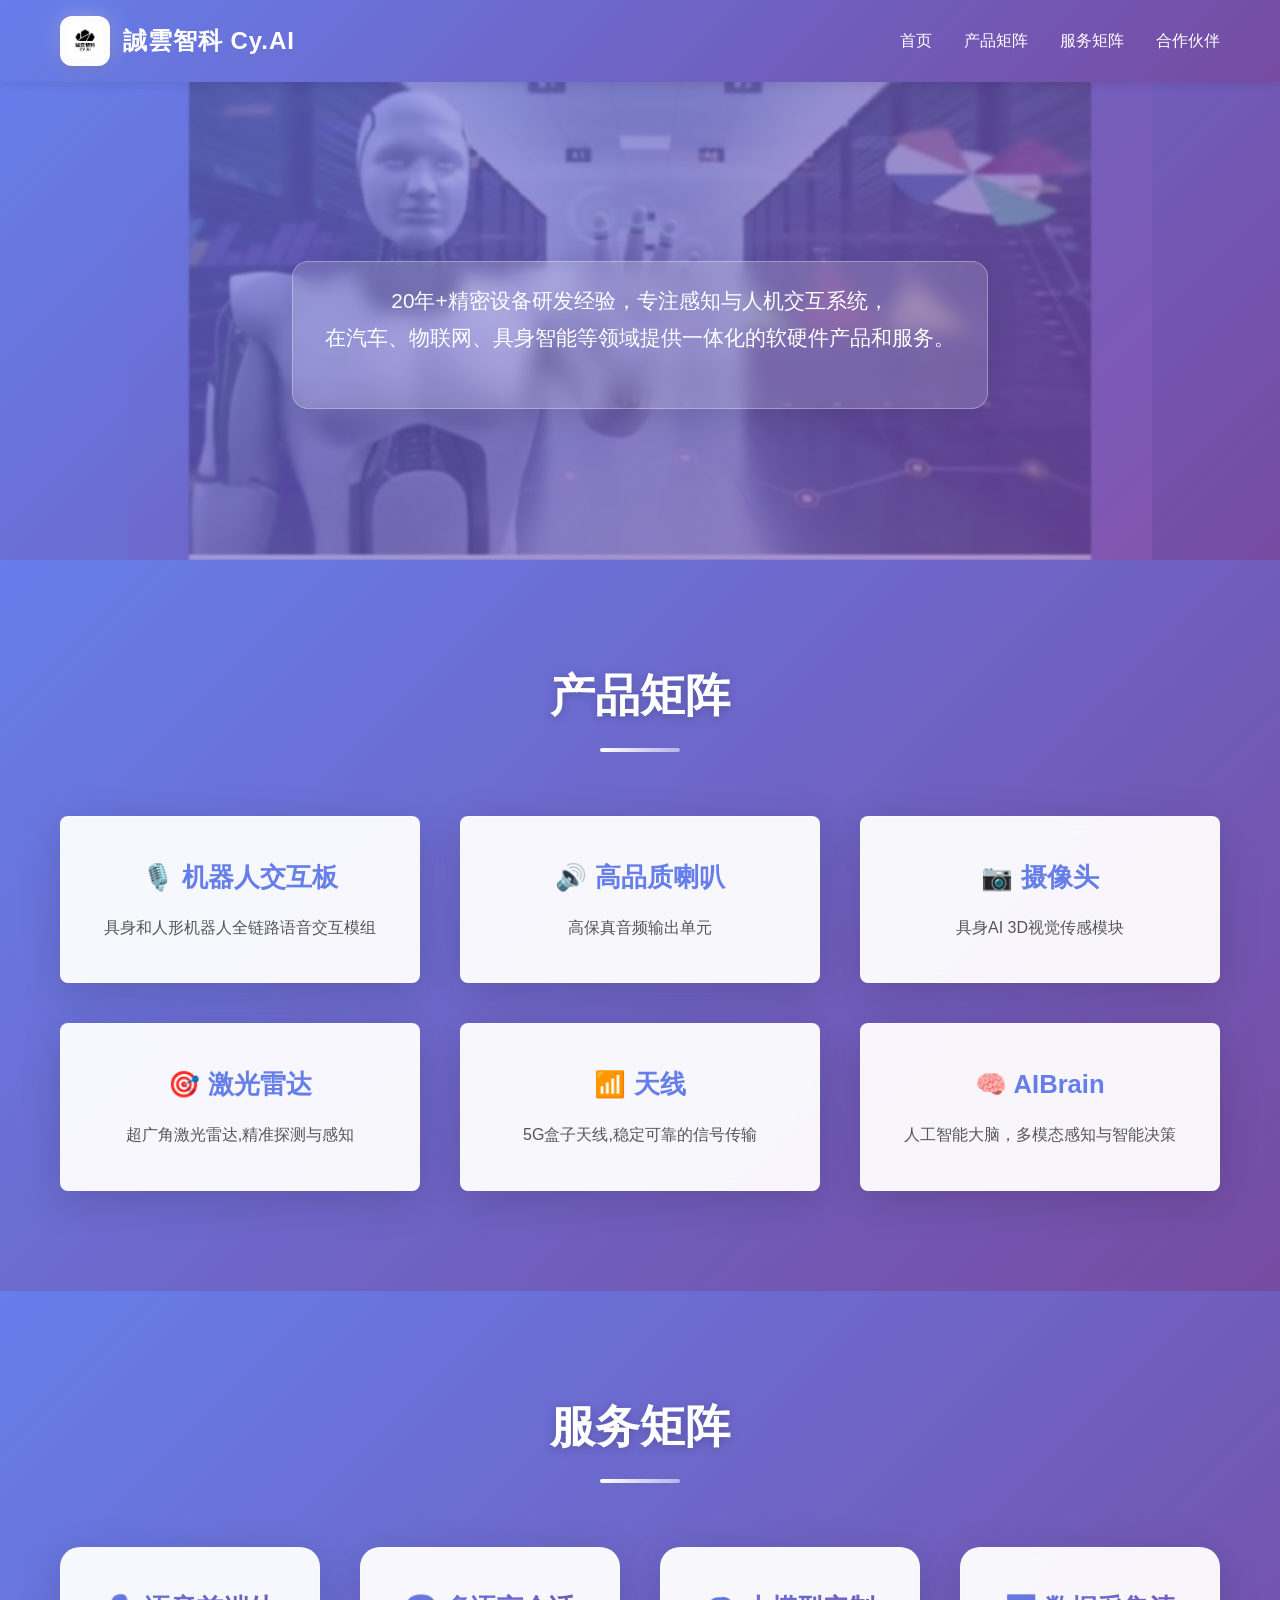
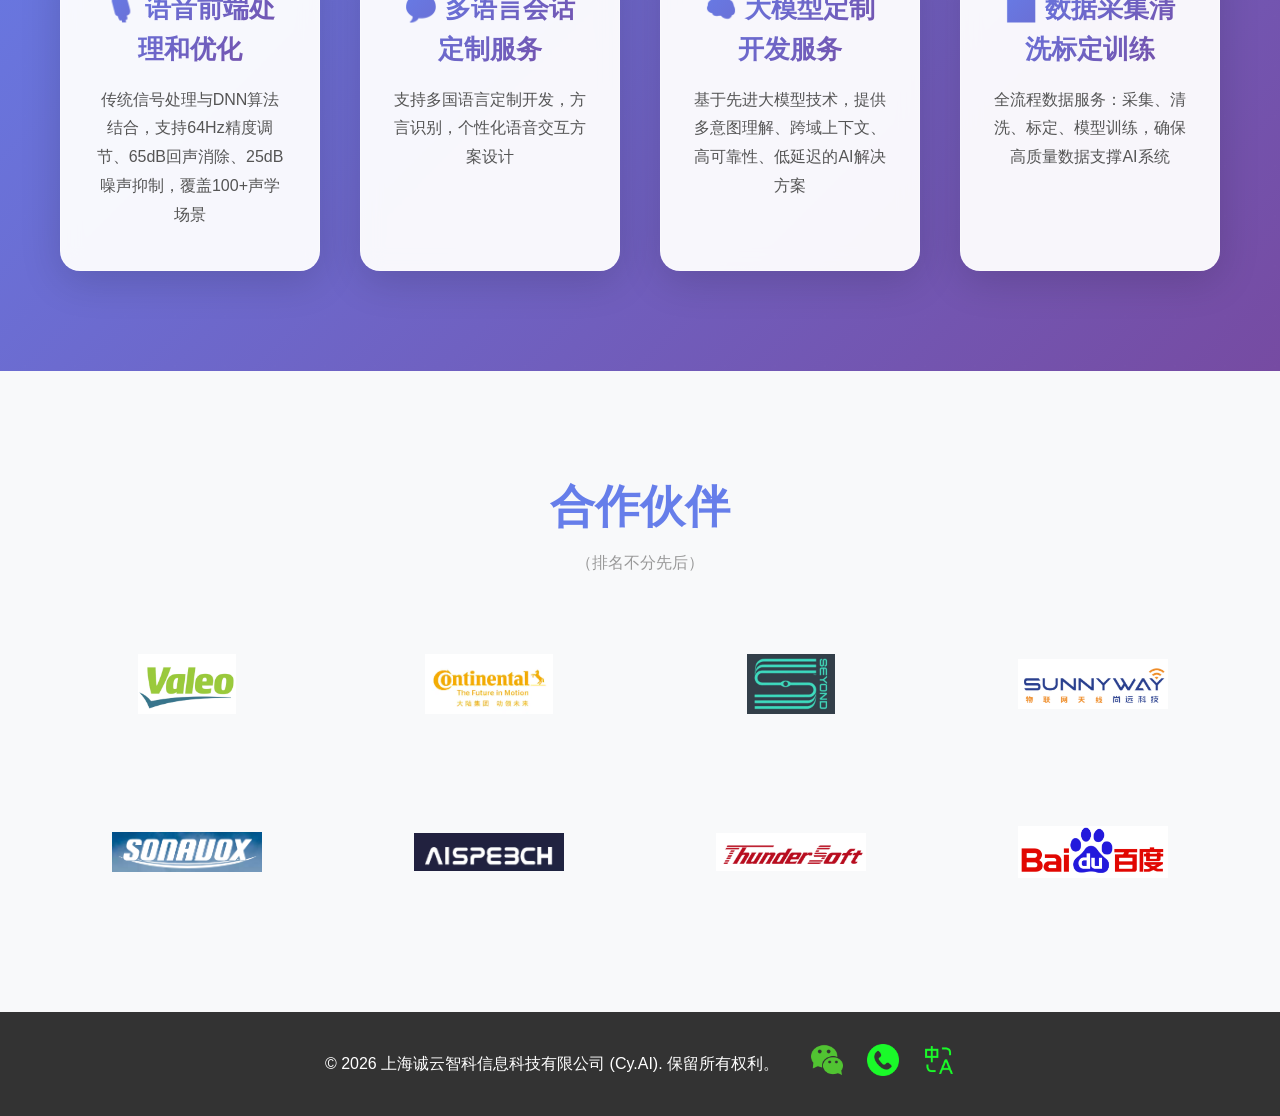
==== commit 3ba0b730: "feat(products): 添加AIBrain产品信息并完善产品数据结构 - 在产品矩阵中添加AIBrain产品的data-product属性 - 为AIBrain产品添加完整的描述信息和规格特性" ====
--- a/index.html
+++ b/index.html
@@ -75,9 +75,9 @@
                     <h3 data-i18n="product_antenna">📶 天线</h3>
                     <p data-i18n="product_antenna_short_desc">5G盒子天线,稳定可靠的信号传输</p>
                 </div>
-                <div class="product-card">
-                    <h3 data-i18n="product_aibrain"> AIBrain</h3>
-                    <p data-i18n="product_aibrain_desc">人工智能大脑，多模态感知与智能决策</p>
+                <div class="product-card" data-product="aibrain">
+                    <h3 data-i18n="product_aibrain">🧠 AIBrain</h3>
+                    <p data-i18n="product_aibrain_short_desc">人工智能大脑，多模态感知与智能决策</p>
                 </div>
             </div>
         </div>
--- a/styles.css
+++ b/styles.css
@@ -262,7 +262,7 @@
     background: rgba(255, 255, 255, 0.95);
     backdrop-filter: blur(10px);
     padding: 2.5rem 2rem;
-    border-radius: 20px;
+    border-radius: 8px;
     box-shadow: 0 10px 40px rgba(0,0,0,0.15);
     transition: all 0.4s cubic-bezier(0.175, 0.885, 0.32, 1.275);
     text-align: center;
@@ -384,13 +384,13 @@
     left: 0;
     right: 0;
     bottom: 0;
-    background: rgba(0, 0, 0, 0.7);
-    backdrop-filter: blur(5px);
+    background: rgba(0, 0, 0, 0.85);
+    backdrop-filter: blur(10px);
     z-index: 10000;
     display: none;
     align-items: center;
     justify-content: center;
-    animation: fadeIn 0.3s ease;
+    animation: fadeInTech 0.4s ease-out;
 }
 
 .modal-overlay.active {
@@ -398,16 +398,31 @@
 }
 
 .modal-content {
-    background: white;
-    border-radius: 20px;
+    background: linear-gradient(135deg, #ffffff 0%, #f8f9ff 100%);
+    border-radius: 8px;
     max-width: 900px;
     width: 95%;
     max-height: 90vh;
     overflow-y: auto;
     overflow-x: hidden;
     position: relative;
-    box-shadow: 0 20px 60px rgba(0, 0, 0, 0.3);
-    animation: slideUp 0.4s cubic-bezier(0.175, 0.885, 0.32, 1.275);
+    box-shadow: 0 25px 80px rgba(102, 126, 234, 0.4), 
+                0 0 0 1px rgba(102, 126, 234, 0.1),
+                inset 0 1px 0 rgba(255, 255, 255, 0.8);
+    animation: scaleInTech 0.5s cubic-bezier(0.34, 1.56, 0.64, 1);
+    border: 1px solid rgba(102, 126, 234, 0.2);
+}
+
+.modal-content::before {
+    content: '';
+    position: absolute;
+    top: 0;
+    left: 0;
+    right: 0;
+    height: 3px;
+    background: linear-gradient(90deg, #667eea 0%, #764ba2 50%, #667eea 100%);
+    background-size: 200% 100%;
+    animation: shimmer 2s infinite;
 }
 
 .modal-content::-webkit-scrollbar {
@@ -419,20 +434,37 @@
     scrollbar-width: none;
 }
 
-@keyframes slideUp {
+@keyframes scaleInTech {
     from {
         opacity: 0;
-        transform: translateY(50px);
+        transform: scale(0.8) translateY(30px);
+        filter: blur(10px);
     }
     to {
         opacity: 1;
-        transform: translateY(0);
-    }
-}
-
-@keyframes fadeIn {
-    from { opacity: 0; }
-    to { opacity: 1; }
+        transform: scale(1) translateY(0);
+        filter: blur(0);
+    }
+}
+
+@keyframes fadeInTech {
+    from { 
+        opacity: 0;
+        backdrop-filter: blur(0px);
+    }
+    to { 
+        opacity: 1;
+        backdrop-filter: blur(10px);
+    }
+}
+
+@keyframes shimmer {
+    0% {
+        background-position: -200% 0;
+    }
+    100% {
+        background-position: 200% 0;
+    }
 }
 
 .modal-close {
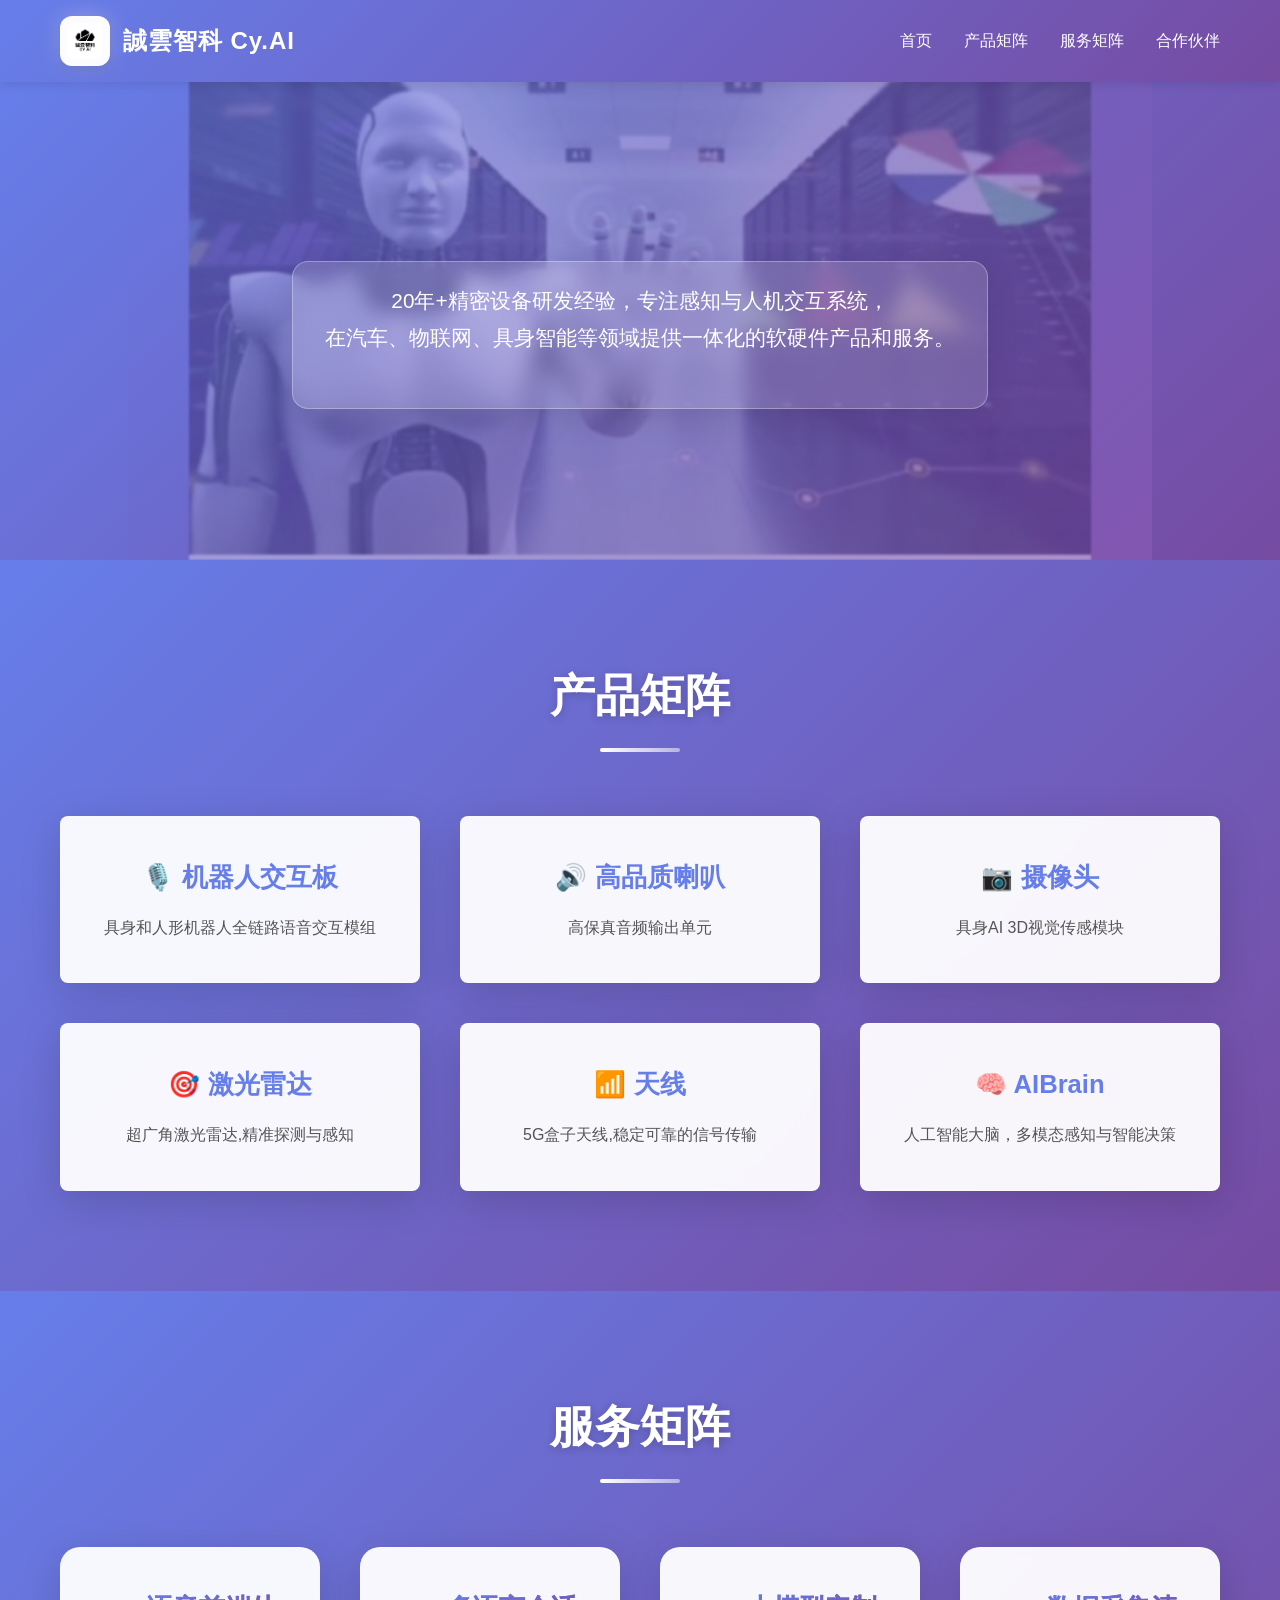
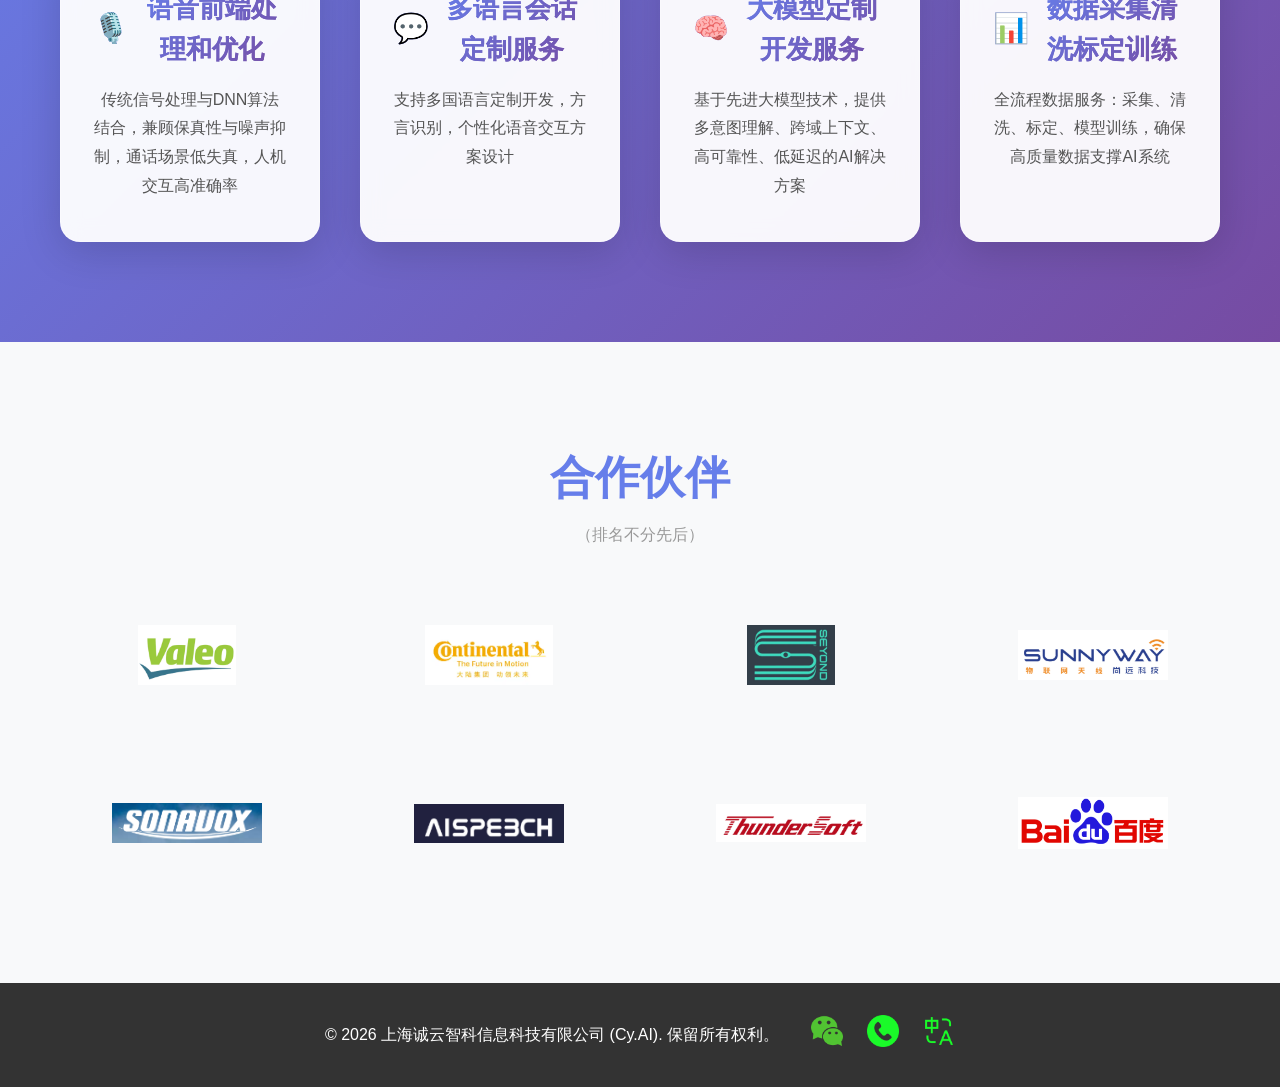
==== commit 1cb36ed3: "feat(homepage): 添加服务详情弹窗功能 - 为服务卡片添加 data-service 属性标识 - 新增服务详情弹窗 HTML 结构和样式 - 实现服务详情弹窗的打开和关闭功能 - 添加" ====
--- a/index.html
+++ b/index.html
@@ -56,7 +56,7 @@
             <h2 data-i18n="section_products">产品矩阵</h2>
             <div class="products-grid">
                 <div class="product-card" data-product="mic">
-                    <h3 data-i18n="product_mic">🎙️ 机器人阵列麦克风交互板</h3>
+                    <h3 data-i18n="product_mic">🎙️ 机器人交互板</h3>
                     <p data-i18n="product_mic_short_desc">具身和人形机器人全链路语音交互模组</p>
                 </div>
                 <div class="product-card" data-product="speaker">
@@ -88,19 +88,19 @@
         <div class="container">
             <h2 data-i18n="section_services">服务矩阵</h2>
             <div class="services-grid">
-                <div class="service-card">
+                <div class="service-card" data-service="voice">
                     <h3 data-i18n="service_voice">🎙️ 语音前端处理和优化</h3>
                     <p data-i18n="service_voice_desc">传统信号处理与DNN算法结合，支持64Hz精度调节、65dB回声消除、25dB噪声抑制，覆盖100+声学场景</p>
                 </div>
-                <div class="service-card">
+                <div class="service-card" data-service="multilang">
                     <h3 data-i18n="service_multilang">💬 多语言会话定制服务</h3>
                     <p data-i18n="service_multilang_desc">支持多国语言定制开发，方言识别，个性化语音交互方案设计</p>
                 </div>
-                <div class="service-card">
+                <div class="service-card" data-service="llm">
                     <h3 data-i18n="service_llm">🧠 大模型定制开发服务</h3>
                     <p data-i18n="service_llm_desc">基于先进大模型技术，提供多意图理解、跨域上下文、高可靠性、低延迟的AI解决方案</p>
                 </div>
-                <div class="service-card">
+                <div class="service-card" data-service="data">
                     <h3 data-i18n="service_data">📊 数据采集清洗标定训练</h3>
                     <p data-i18n="service_data_desc">全流程数据服务：采集、清洗、标定、模型训练，确保高质量数据支撑AI系统</p>
                 </div>
@@ -186,11 +186,11 @@
                 <p id="modalDescription"></p>
                 <div class="modal-details">
                     <div class="detail-section">
-                        <h3 id="modalSpecsTitle" data-i18n="product_mic_specs_title">硬件规格</h3>
+                        <h3 id="modalSpecsTitle">硬件规格</h3>
                         <ul id="modalSpecs"></ul>
                     </div>
                     <div class="detail-section">
-                        <h3 id="modalFeaturesTitle" data-i18n="product_mic_features_title">软件功能</h3>
+                        <h3 id="modalFeaturesTitle">软件功能</h3>
                         <ul id="modalFeatures"></ul>
                     </div>
                     <div class="detail-section" id="scenariosSection" style="display: none;">
@@ -202,6 +202,29 @@
         </div>
     </div>
 
+    <!-- 服务详情弹窗 -->
+    <div class="modal-overlay" id="serviceModal">
+        <div class="modal-content">
+            <span class="modal-close" onclick="closeServiceModal()">&times;</span>
+            <div class="modal-header">
+                <h2 id="serviceModalTitle"></h2>
+            </div>
+            <div class="modal-body">
+                <p id="serviceModalDescription"></p>
+                <div class="modal-details">
+                    <div class="detail-section">
+                        <h3 id="serviceHumansTitle"></h3>
+                        <ul id="serviceHumansFeatures"></ul>
+                    </div>
+                    <div class="detail-section">
+                        <h3 id="serviceHciTitle"></h3>
+                        <ul id="serviceHciFeatures"></ul>
+                    </div>
+                </div>
+            </div>
+        </div>
+    </div>
+
     <script src="script.js"></script>
 </body>
 </html>
--- a/styles.css
+++ b/styles.css
@@ -493,26 +493,50 @@
 }
 
 .modal-header {
-    padding: 2.5rem 2.5rem 1.5rem;
-    border-bottom: 2px solid rgba(102, 126, 234, 0.1);
+    padding: 2rem 2.5rem 1.5rem;
+    background: linear-gradient(135deg, rgba(102, 126, 234, 0.03) 0%, rgba(118, 75, 162, 0.03) 100%);
+    border-bottom: 1px solid rgba(102, 126, 234, 0.15);
+    display: flex;
+    align-items: center;
+    gap: 1rem;
 }
 
 .modal-header h2 {
-    font-size: 2rem;
-    color: #667eea;
+    font-size: 1.8rem;
     font-weight: 700;
     margin: 0;
+    letter-spacing: -0.02em;
+    display: flex;
+    align-items: center;
+    gap: 0.5rem;
+}
+
+.modal-header .title-emoji {
+    font-size: 2rem;
+    line-height: 1;
+    filter: none;
+}
+
+.modal-header .title-text {
+    background: linear-gradient(135deg, #667eea 0%, #764ba2 100%);
+    -webkit-background-clip: text;
+    -webkit-text-fill-color: transparent;
+    background-clip: text;
 }
 
 .modal-body {
-    padding: 2rem 2.5rem 2.5rem;
+    padding: 1.5rem 2.5rem 2rem;
 }
 
 .modal-body > p {
-    color: #666;
-    font-size: 1.1rem;
+    color: #555;
+    font-size: 1rem;
     line-height: 1.8;
     margin-bottom: 2rem;
+    padding: 1.2rem 1.5rem;
+    background: linear-gradient(135deg, rgba(102, 126, 234, 0.03) 0%, rgba(118, 75, 162, 0.03) 100%);
+    border-left: 3px solid rgba(102, 126, 234, 0.3);
+    border-radius: 0 8px 8px 0;
 }
 
 .modal-details {
@@ -522,17 +546,29 @@
 }
 
 .detail-section {
-    background: linear-gradient(135deg, rgba(102, 126, 234, 0.05), rgba(118, 75, 162, 0.05));
+    background: white;
     border-radius: 12px;
-    padding: 1.5rem;
-    border: 1px solid rgba(102, 126, 234, 0.2);
+    padding: 1.8rem;
+    border: 1px solid rgba(102, 126, 234, 0.15);
+    box-shadow: 0 2px 8px rgba(102, 126, 234, 0.08);
+    transition: all 0.3s ease;
+}
+
+.detail-section:hover {
+    box-shadow: 0 4px 16px rgba(102, 126, 234, 0.12);
+    border-color: rgba(102, 126, 234, 0.25);
 }
 
 .detail-section h3 {
-    color: #667eea;
-    font-size: 1.3rem;
-    margin-bottom: 1rem;
+    background: linear-gradient(135deg, #667eea 0%, #764ba2 100%);
+    -webkit-background-clip: text;
+    -webkit-text-fill-color: transparent;
+    background-clip: text;
+    font-size: 1.25rem;
+    margin-bottom: 1.2rem;
     font-weight: 600;
+    padding-bottom: 0.8rem;
+    border-bottom: 2px solid rgba(102, 126, 234, 0.1);
 }
 
 .detail-section ul {
@@ -542,10 +578,22 @@
 }
 
 .detail-section li {
-    color: #555;
-    font-size: 0.95rem;
-    line-height: 2;
-    padding: 0.3rem 0;
+    color: #444;
+    font-size: 0.9rem;
+    line-height: 1.8;
+    padding: 0.5rem 0;
+    padding-left: 0.5rem;
+    border-bottom: 1px solid rgba(0, 0, 0, 0.03);
+    transition: all 0.2s ease;
+}
+
+.detail-section li:last-child {
+    border-bottom: none;
+}
+
+.detail-section li:hover {
+    color: #667eea;
+    padding-left: 0.8rem;
 }
 
 /* 响应式弹窗 */
@@ -673,6 +721,24 @@
     -webkit-text-fill-color: transparent;
     background-clip: text;
     font-weight: 700;
+    display: flex;
+    align-items: center;
+    justify-content: center;
+    gap: 0.5rem;
+}
+
+.service-card h3 .title-emoji {
+    font-size: 1.8rem;
+    line-height: 1;
+    filter: none;
+    -webkit-text-fill-color: initial;
+}
+
+.service-card h3 .title-text {
+    background: linear-gradient(135deg, #667eea, #764ba2);
+    -webkit-background-clip: text;
+    -webkit-text-fill-color: transparent;
+    background-clip: text;
 }
 
 .service-card p {
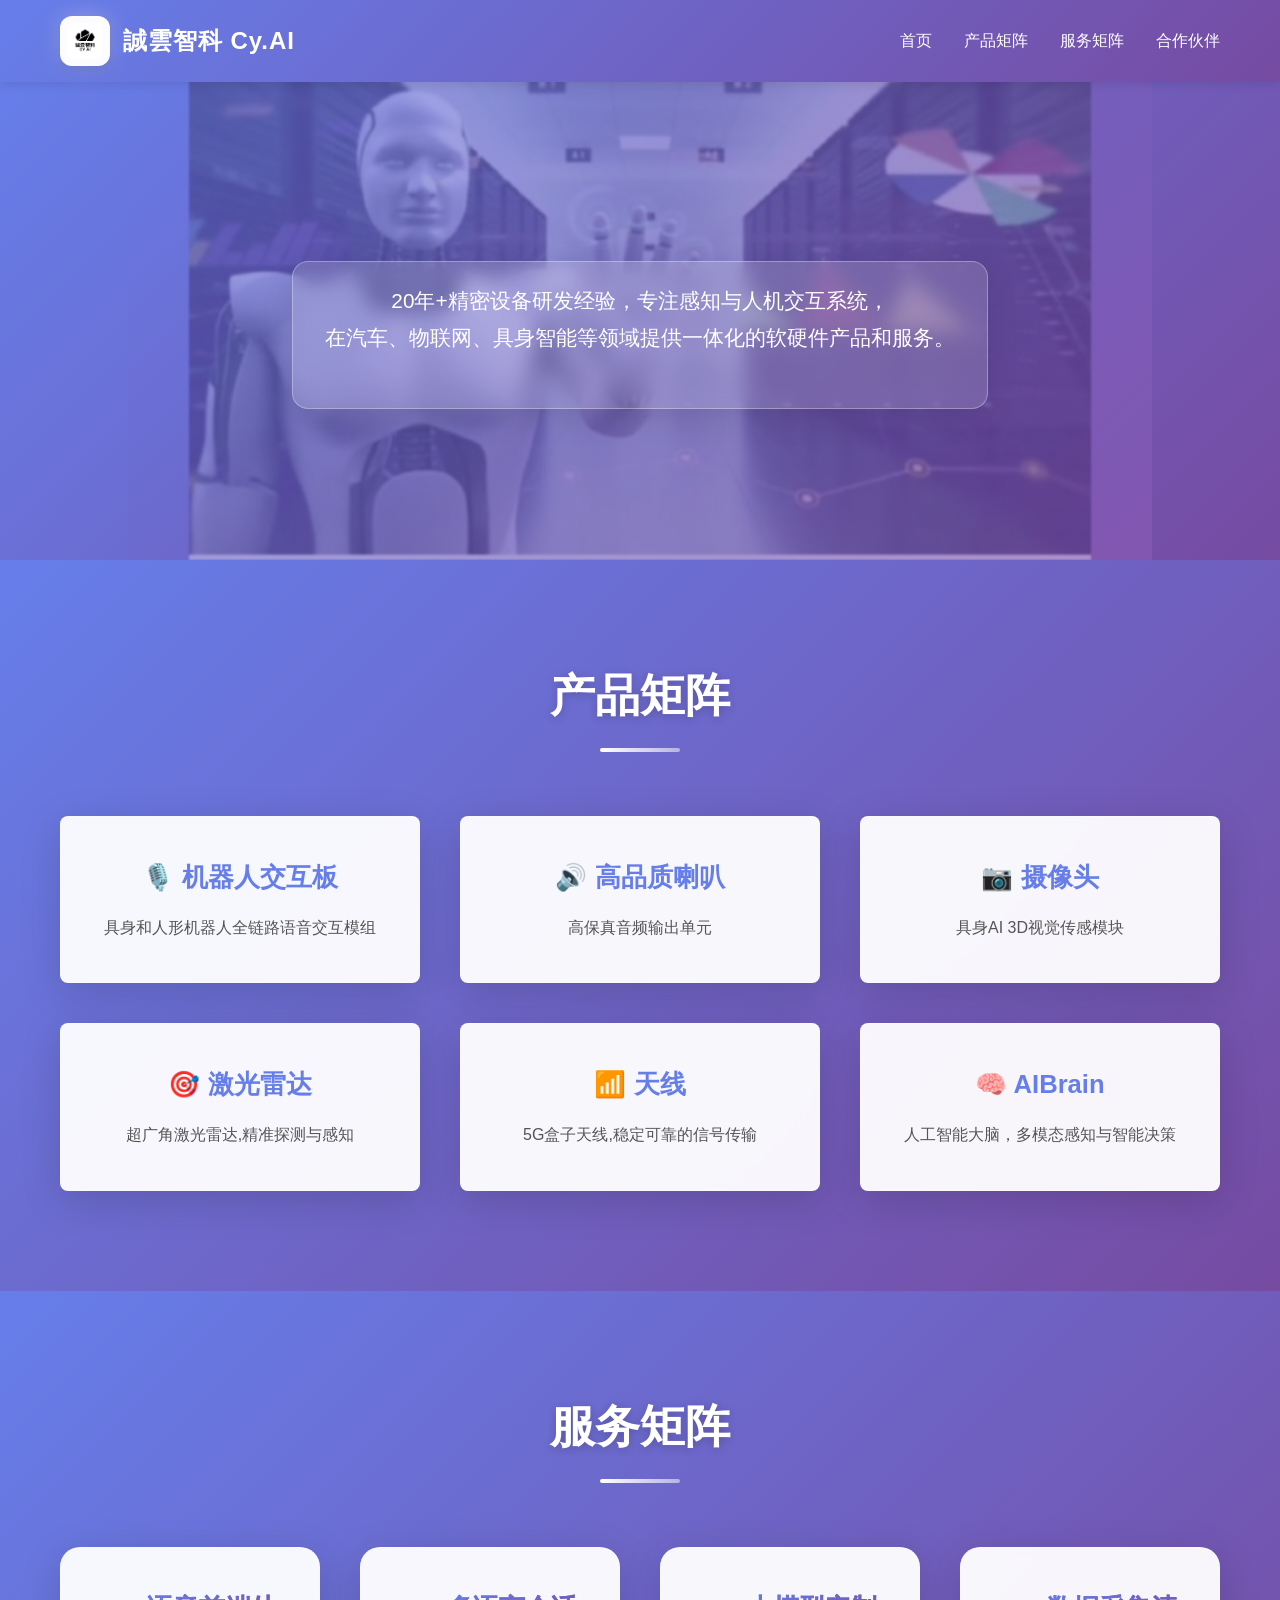
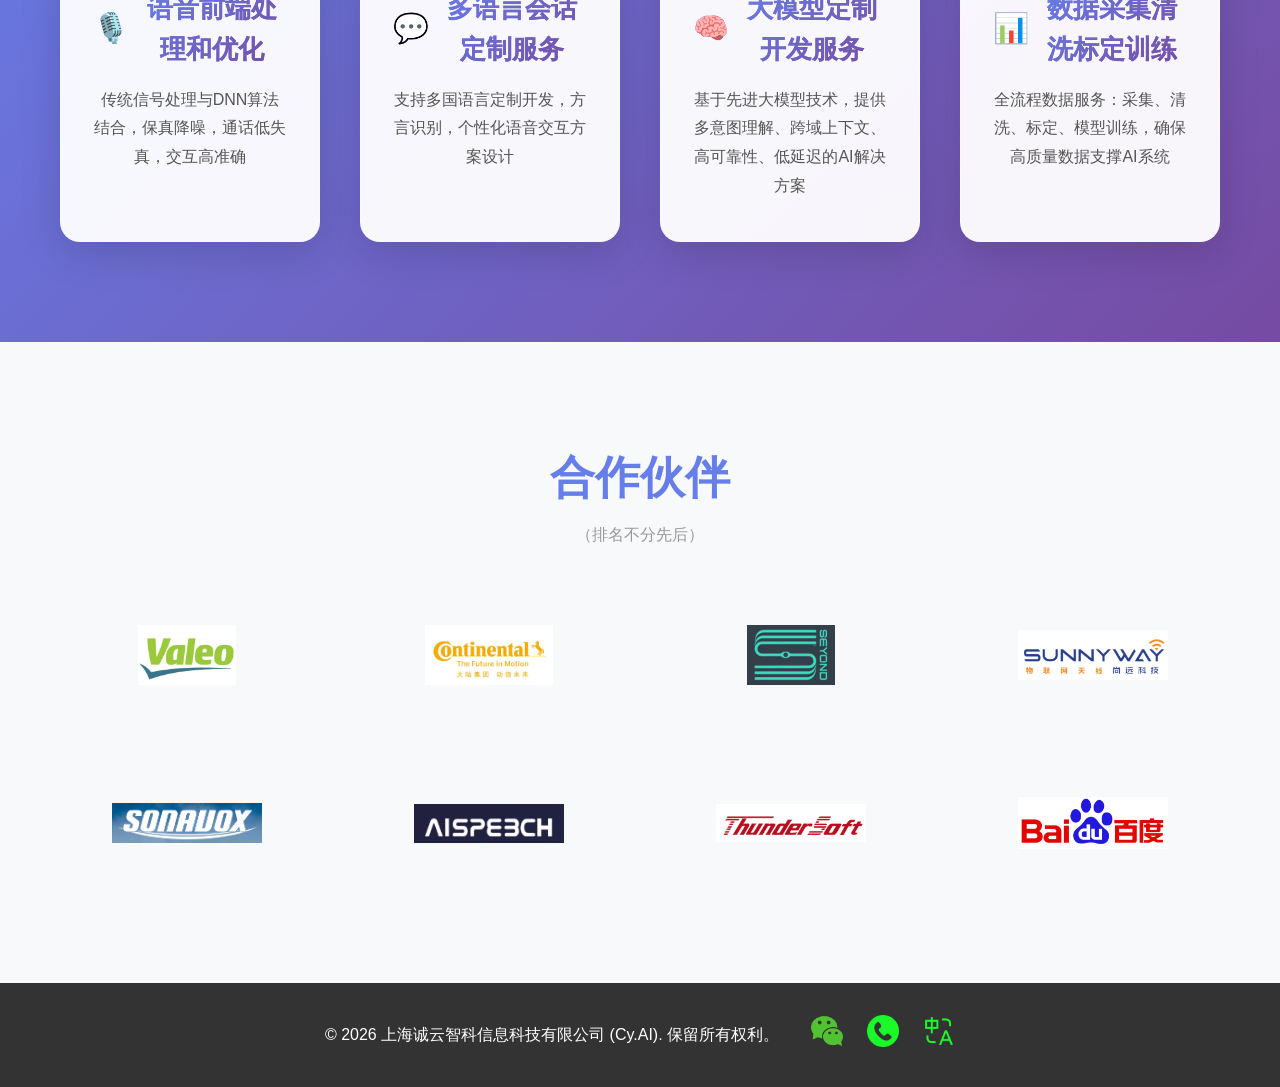
==== commit c15719c2: "feat(homepage): 更新服务描述并扩展服务弹窗功能 - 修改语音前端处理服务的描述内容 - 添加多个新的服务详情展示区域 - 增加人人交互、人机交互、功能特性和TTS语音播报等内容模块 -" ====
--- a/index.html
+++ b/index.html
@@ -90,7 +90,7 @@
             <div class="services-grid">
                 <div class="service-card" data-service="voice">
                     <h3 data-i18n="service_voice">🎙️ 语音前端处理和优化</h3>
-                    <p data-i18n="service_voice_desc">传统信号处理与DNN算法结合，支持64Hz精度调节、65dB回声消除、25dB噪声抑制，覆盖100+声学场景</p>
+                    <p data-i18n="service_voice_short_desc">传统信号处理与DNN算法结合，保真降噪，通话低失真，交互高准确</p>
                 </div>
                 <div class="service-card" data-service="multilang">
                     <h3 data-i18n="service_multilang">💬 多语言会话定制服务</h3>
@@ -212,13 +212,21 @@
             <div class="modal-body">
                 <p id="serviceModalDescription"></p>
                 <div class="modal-details">
-                    <div class="detail-section">
+                    <div class="detail-section" id="serviceHumansSection" style="display: none;">
                         <h3 id="serviceHumansTitle"></h3>
                         <ul id="serviceHumansFeatures"></ul>
                     </div>
-                    <div class="detail-section">
+                    <div class="detail-section" id="serviceHciSection" style="display: none;">
                         <h3 id="serviceHciTitle"></h3>
                         <ul id="serviceHciFeatures"></ul>
+                    </div>
+                    <div class="detail-section" id="serviceFeaturesSection" style="display: none;">
+                        <h3 id="serviceFeaturesTitle"></h3>
+                        <ul id="serviceFeatures"></ul>
+                    </div>
+                    <div class="detail-section" id="serviceTtsSection" style="display: none;">
+                        <h3 id="serviceTtsTitle"></h3>
+                        <ul id="serviceTtsFeatures"></ul>
                     </div>
                 </div>
             </div>
--- a/styles.css
+++ b/styles.css
@@ -730,8 +730,11 @@
 .service-card h3 .title-emoji {
     font-size: 1.8rem;
     line-height: 1;
-    filter: none;
-    -webkit-text-fill-color: initial;
+    background: none !important;
+    -webkit-background-clip: initial !important;
+    background-clip: initial !important;
+    -webkit-text-fill-color: initial !important;
+    color: inherit;
 }
 
 .service-card h3 .title-text {
